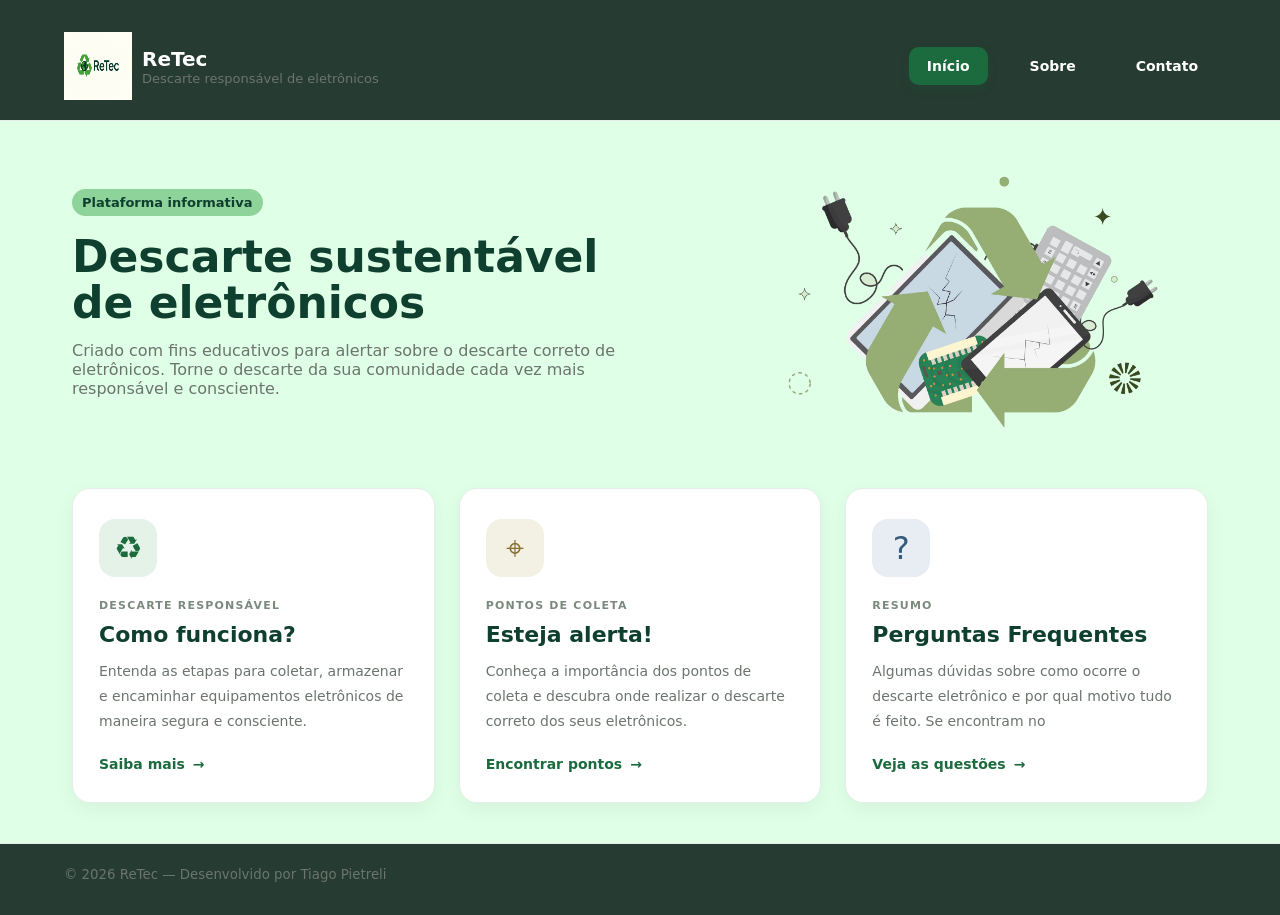
==== HTML/index.html @ c61dc789 "Primeira versão do projeto ReTec" ====
<!doctype html>
<html lang="pt-BR">

<head>
    <meta charset="utf-8" />
    <meta name="viewport" content="width=device-width,initial-scale=1" />
    <title>ReTec — Descarte responsável de eletrônicos</title>
    <link rel="stylesheet" href="../CSS/style.css" />
</head>

<body>

    <header>
        <div class="container">

            <div class="brand">
                <img class="logo" src="../assets/logo.png" alt="ReTec — logo" />
                <div>
                    <h1>ReTec</h1>
                    <div style="font-size:13px;color:var(--muted)">
                        Descarte responsável de eletrônicos
                    </div>
                </div>
            </div>

            <nav aria-label="Menu principal">
                <a href="index.html" class="active">Início</a>
                <a href="sobre.html">Sobre</a>
                <a href="contato.html">Contato</a>
            </nav>

        </div>
    </header>


    <main>

        <section class="hero" id="home">

            <div class="container">

                <div class="hero__content">

                    <div class="hero-intro">

                        <div class="hero-intro__text">

                            <span class="kicker">Plataforma informativa</span>

                            <h2 class="headline">
                                Descarte sustentável de eletrônicos
                            </h2>

                            <p class="sub">
                                Criado com fins educativos para alertar sobre o descarte correto de eletrônicos.
                                Torne o descarte da sua comunidade cada vez mais responsável e consciente.
                            </p>

                        </div>

                        <div class="hero-intro__image">
                            <img src="../assets/index.png" alt="Ilustração sobre reciclagem de eletrônicos" />
                        </div>

                    </div>
                    <div class="cards">

                        <article class="card card--funciona">
                            <div class="card-icon">
                                <span>♻</span>
                            </div>

                            <span class="card-label">DESCARTE RESPONSÁVEL</span>

                            <h3>Como funciona?</h3>

                            <p>
                                Entenda as etapas para coletar, armazenar e encaminhar
                                equipamentos eletrônicos de maneira segura e consciente.
                            </p>

                            <a href="sobre.html" class="card-link">
                                Saiba mais <span>→</span>
                            </a>
                        </article>

                        <article class="card card--alerta">
                            <div class="card-icon">
                                <span>⌖</span>
                            </div>

                            <span class="card-label">PONTOS DE COLETA</span>

                            <h3>Esteja alerta!</h3>

                            <p>
                                Conheça a importância dos pontos de coleta e descubra
                                onde realizar o descarte correto dos seus eletrônicos.
                            </p>


                            <a href="contato.html" class="card-link">
                                Encontrar pontos <span>→</span>
                            </a>
                        </article>

                        <article class="card card--perguntas">
                            <div class="card-icon">
                                <span>?</span>
                            </div>

                            <span class="card-label">RESUMO</span>

                            <h3>Perguntas Frequentes</h3>

                            <p>
                                Algumas dúvidas sobre como ocorre o descarte eletrônico e por qual motivo tudo é feito.
                                Se encontram no
                            </p>


                            <a href="contato.html" class="card-link">
                                Veja as questões <span>→</span>
                            </a>
                        </article>

                    </div>
                </div>

            </div>
        </section>

    </main>


    <footer>
        <div class="container">
            <small>
                &copy; <span id="year"></span> ReTec — Desenvolvido por Tiago Pietreli
            </small>
        </div>
    </footer>

    <script>
        function goTo(page) {
            window.location.href = page;
        }

        document.getElementById('year').textContent = new Date().getFullYear();
    </script>

</body>

</html>
---- CSS/style.css ----
:root {
    --bg: #dfffe6;
    --card: #e8ebe9;
    --green-900: #0f3f2e;
    --green-700: #1b6b3f;
    --green-500: #37a24f;
    --green-300: #8ed39a;
    --muted: #6b756e;
    --radius: 100px;
    --container-max: 2500px;
    --gap: 100px;
    --shadow: 0 8px 18px rgba(9, 15, 12, 0.06);
    font-family: Inter, system-ui, -apple-system, "Segoe UI", Roboto, "Helvetica Neue", Arial;
}

* {
    box-sizing: border-box;
}

html,
body {
    min-height: 100%;
}

body {
    margin: 0;
    background: #263B32;
    color: var(--green-900);
    padding: 12px 0;
}

.wrapper {
    width: 70%;
    max-width: 1200px;
    margin: 0 auto;
    padding: 0;
    background: #ffffff;
    border-radius: 18px;
    box-shadow: var(--shadow);
    box-sizing: border-box;
    overflow: hidden;
}

/* CABEÇALHO E IDENTIDADE VISUAL */

header {
    display: flex;
    align-items: center;
    justify-content: space-between;
    gap: 16px;
    margin-bottom: 0;
    padding: 20px 24px;
    background: #263B32;
    border-bottom: 1px solid #e5eee8;
}

.brand {
    display: flex;
    align-items: center;
    gap: 10px;
}

.logo {
    width: 68px;
    height: 68px;
    display: block;
}

.brand h1 {
    font-size: 20px;
    margin: 0;
    font-weight: 600;
    color: #ffffff;
}


/* MENU DE NAVEGAÇÃO */

nav {
    display: flex;
    align-items: center;
    gap: 8px;
}

nav a {
    position: relative;
    display: inline-block;
    padding: 11px 18px;
    border-radius: 10px;

    color: #ffffff;
    text-decoration: none;
    font-size: 14px;
    font-weight: 600;

    transition: all 0.3s ease;
    cursor: pointer;
}

nav a:hover {
    background: #e5f2e8;
    color: var(--green-700);
    transform: translateY(-2px);
}

nav a.active {
    background: var(--green-700);
    color: #ffffff;
    box-shadow: 0 4px 10px rgba(27, 107, 63, 0.18);
}

nav a.active:hover {
    background: var(--green-900);
    color: #ffffff;
}

nav a:focus-visible {
    outline: 3px solid var(--green-300);
    outline-offset: 3px;
}


/* SEÇÃO PRINCIPAL - PÁGINA INICIAL */

.hero {
    display: block;
    width: 100%;
    padding: 32px 24px;
    background: var(--bg);
    text-align: left;
}

.hero__logo {
    display: flex;
    justify-content: center;
}

/* IMAGEM DA PÁGINA INICIAL */

.hero-intro {
    display: flex;
    align-items: center;
    justify-content: space-between;
    gap: 40px;
    width: 100%;
    margin-bottom: 35px;
}

.hero-intro__text {
    flex: 1;
    max-width: 600px;
}

.hero-intro__image {
    flex: 0 0 400px;
    display: flex;
    justify-content: center;
    align-items: center;
    transform: translateX(-35px);
}

.hero-intro__image img {
    display: block;
    width: 100%;
    max-width: 400px;
    height: auto;
    object-fit: contain;
}

.hero__content {
    width: 100%;
    padding: 8px;
}

.kicker {
    display: inline-block;
    padding: 6px 10px;
    border-radius: 999px;
    background: var(--green-300);
    color: var(--green-900);
    font-weight: 600;
    font-size: 13px;
}

.headline {
    font-size: 44px;
    line-height: 1.03;
    margin: 18px 0 16px;
    font-weight: 700;
    color: var(--green-900);
}

.sub {
    color: var(--muted);
    max-width: 640px;
}

.cta {
    display: inline-block;
    margin-top: 20px;
    padding: 14px 22px;
    border-radius: 12px;
    background: var(--green-500);
    color: white;
    font-weight: 700;
    text-decoration: none;
} 

/* RODAPÉ */

footer {
    margin-top: 0;
    padding: 20px 24px;
    background: #263B32;
    border-top: 1px solid #e5eee8;
    display: flex;
    justify-content: space-between;
    align-items: center;
}

footer small {
    color: var(--muted);
}


/* CLASSE AUXILIAR */

.muted {
    color: var(--muted);
}


/* CARDS DA PÁGINA PRINCIPAL */

.cards {
    display: grid;
    grid-template-columns: repeat(3, minmax(0, 1fr));
    gap: 24px;
    margin-top: 45px;
}



.cards .card {
    position: relative;
    display: flex;
    flex-direction: column;
    align-items: flex-start;

    min-height: 310px;
    padding: 30px 26px;

    background: #ffffff;
    border: 1px solid #e5eee8;
    border-radius: 18px;

    box-shadow: 0 6px 20px rgba(9, 15, 12, 0.05);

    transition: transform 0.3s ease,
        box-shadow 0.3s ease;
}



.cards .card:hover {
    transform: translateY(-7px);
    box-shadow: 0 14px 28px rgba(9, 15, 12, 0.10);
}



.cards .card-icon {
    width: 58px;
    height: 58px;

    display: flex;
    align-items: center;
    justify-content: center;

    margin-bottom: 22px;

    border-radius: 16px;
    font-size: 32px;
}



.card--funciona .card-icon {
    background: #e5f2e8;
    color: #1b6b3f;
}

.card--alerta .card-icon {
    background: #f3f0e4;
    color: #8a7134;
}

.card--perguntas .card-icon {
    background: #e8edf3;
    color: #365b7a;
}



.cards .card-label {
    margin-bottom: 10px;

    font-size: 11px;
    font-weight: 700;
    letter-spacing: 1.2px;

    color: #7b897f;
}



.cards .card h3 {
    margin: 0 0 12px;

    font-size: 22px;
    font-weight: 700;

    color: #0f3f2e;
}



.cards .card p {
    margin: 0 0 22px;

    font-size: 14px;
    line-height: 1.8;

    color: #6b756e;
}



.cards .card-link {
    display: inline-flex;
    align-items: center;
    gap: 8px;

    margin-top: auto;

    color: #1b6b3f;
    font-size: 14px;
    font-weight: 700;

    text-decoration: none;

    transition: gap 0.2s ease;
}

.cards .card-link:hover {
    gap: 13px;
}

.hero-content {
    display: flex;
    align-items: center;
    justify-content: space-between;
    gap: 32px;
    width: 100%;
}

.hero-text {
    flex: 1;
    max-width: 560px;
}

.hero-image {
    flex: 1;
    display: flex;
    justify-content: center;
    align-items: center;
}

.hero-image img {
    width: 100%;
    max-width: 480px;
    height: auto;
    object-fit: contain;
}

.container {
    width: 100%;
    max-width: 1200px;
    margin: 0 auto;
    padding: 0 24px;
    box-sizing: border-box;
}

/* CABEÇALHO */
header .container {
    display: flex;
    align-items: center;
    justify-content: space-between;
    gap: 30px;
}


header .brand {
    display: flex;
    align-items: center;
    flex-shrink: 0;
}


header nav {
    display: flex;
    align-items: center;
    gap: 24px;
}

/* RESPONSIVIDADE */

@media (max-width: 900px) {


    .cards {
        grid-template-columns: repeat(2, minmax(0, 1fr));
    }


    .hero {
        flex-direction: column;
        text-align: center;
    }

    .hero-content {
        flex-direction: column;
        text-align: center;
    }

    .hero-text {
        max-width: 100%;
    }


    nav {
        display: none;
    }

    .headline {
        font-size: 34px;
    }
}

@media (max-width: 600px) {
    body {
        padding: 6px;
    }

    .wrapper {
        width: 100%;
        padding: 18px 14px;
        border-radius: 12px;
    }


    .cards {
        grid-template-columns: 1fr;
        gap: 18px;
    }

    .cards .card {
        min-height: 280px;
        padding: 25px 22px;
    }

    .brand h1 {
        font-size: 18px;
    }
}

@media (max-width: 520px) {
    .headline {
        font-size: 26px;
    }
}

/* RESPONSIVIDADE DA IMAGEM */

@media (max-width: 700px) {
    .hero-intro {
        flex-direction: column;
        text-align: center;
        gap: 20px;
    }

    .hero-intro__image {
        flex: none;
        width: 100%;
    }

    .hero-intro__image img {
        max-width: 260px;
    }
}
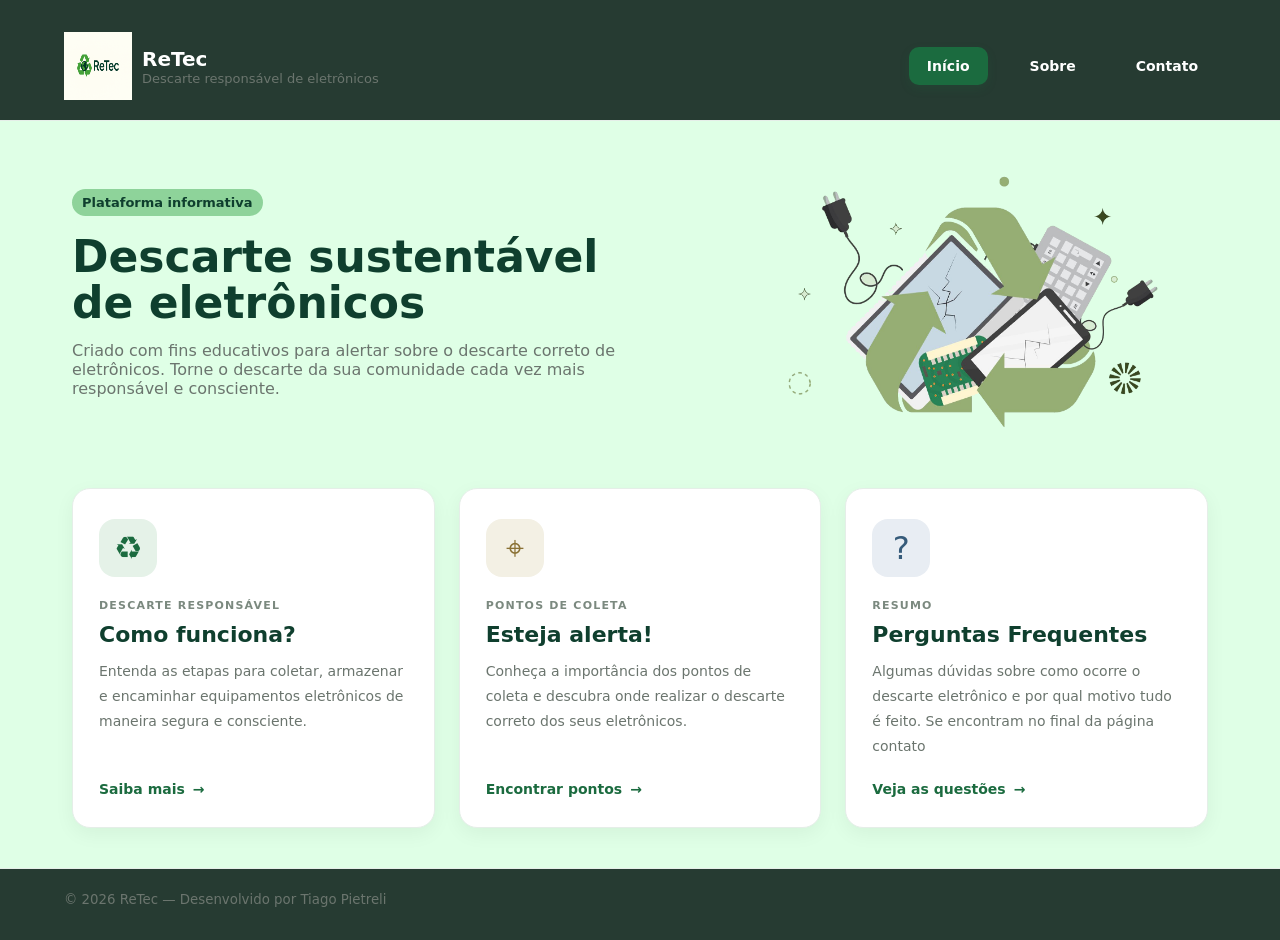
==== commit 4fc97451: "Update index.html" ====
--- a/HTML/index.html
+++ b/HTML/index.html
@@ -115,7 +115,7 @@
 
                             <p>
                                 Algumas dúvidas sobre como ocorre o descarte eletrônico e por qual motivo tudo é feito.
-                                Se encontram no
+                                Se encontram no final da página contato
                             </p>
 
 
@@ -151,4 +151,4 @@
 
 </body>
 
-</html>+</html>
